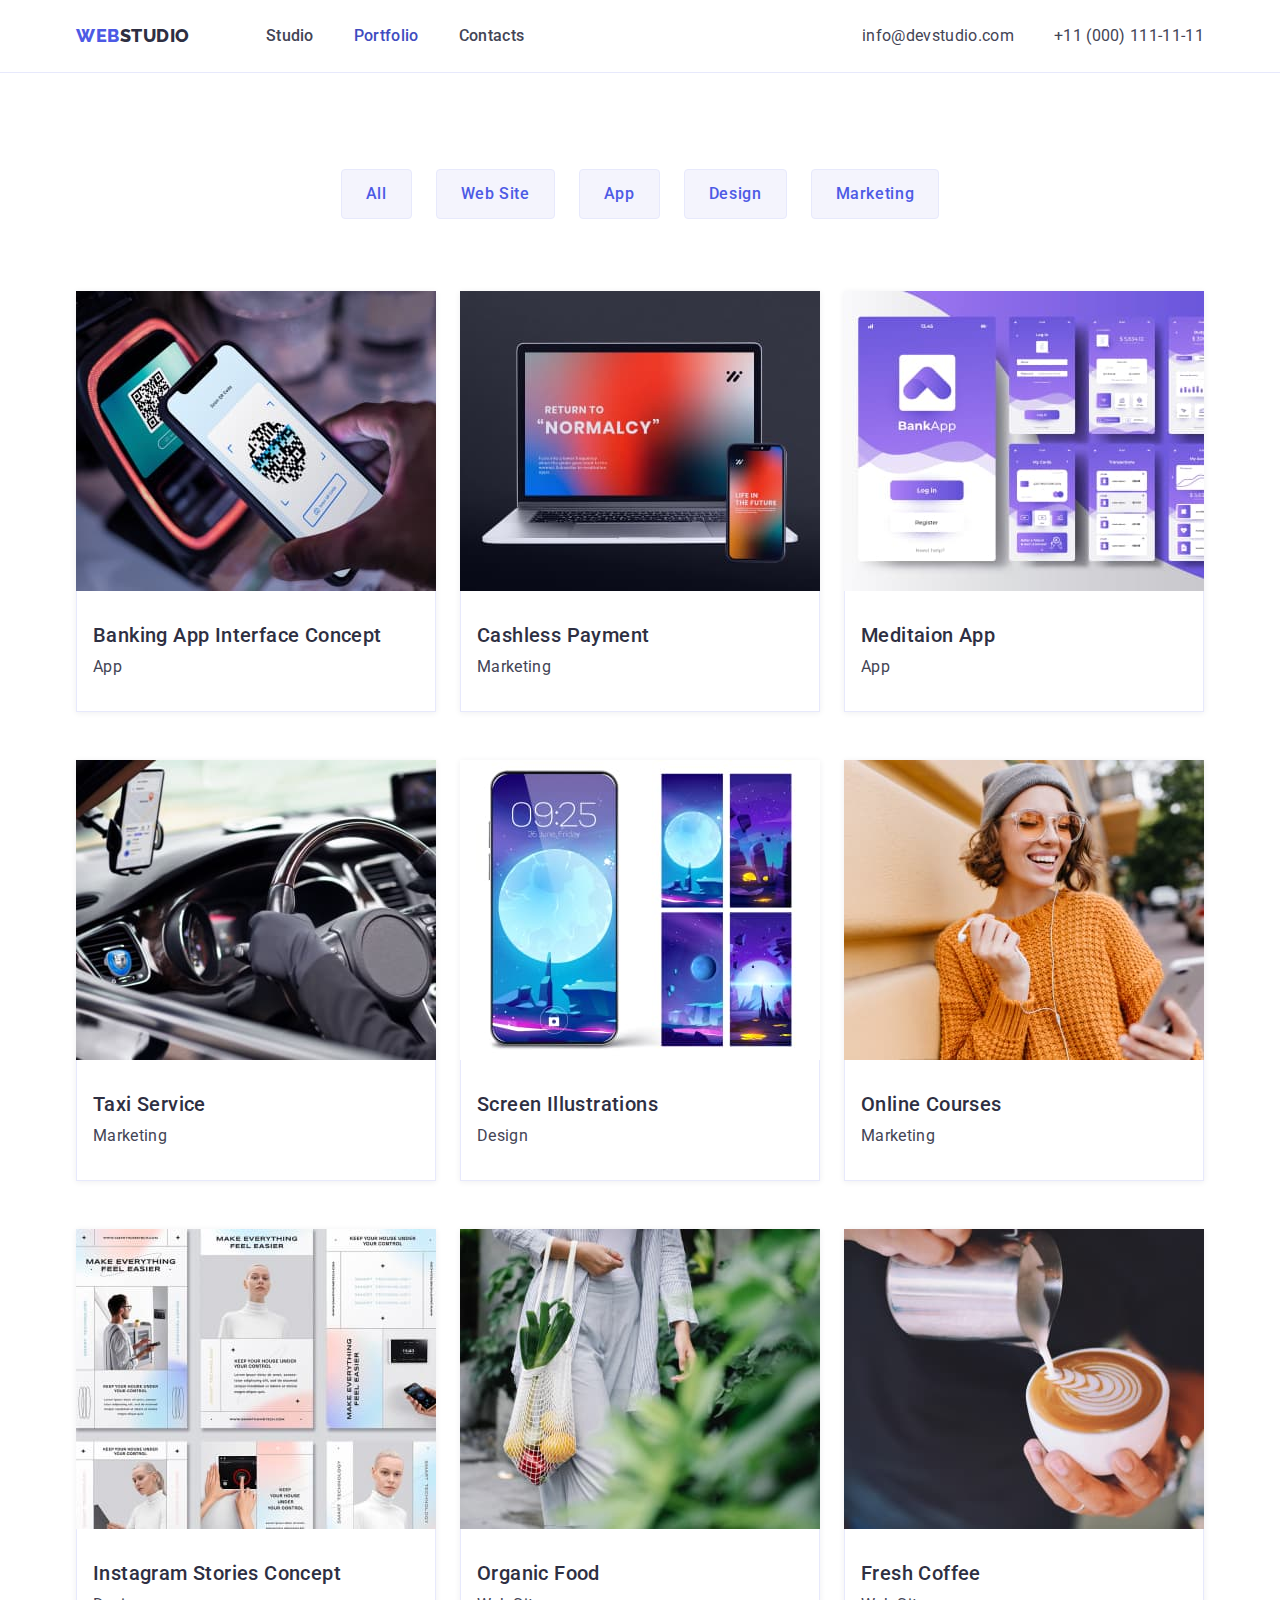
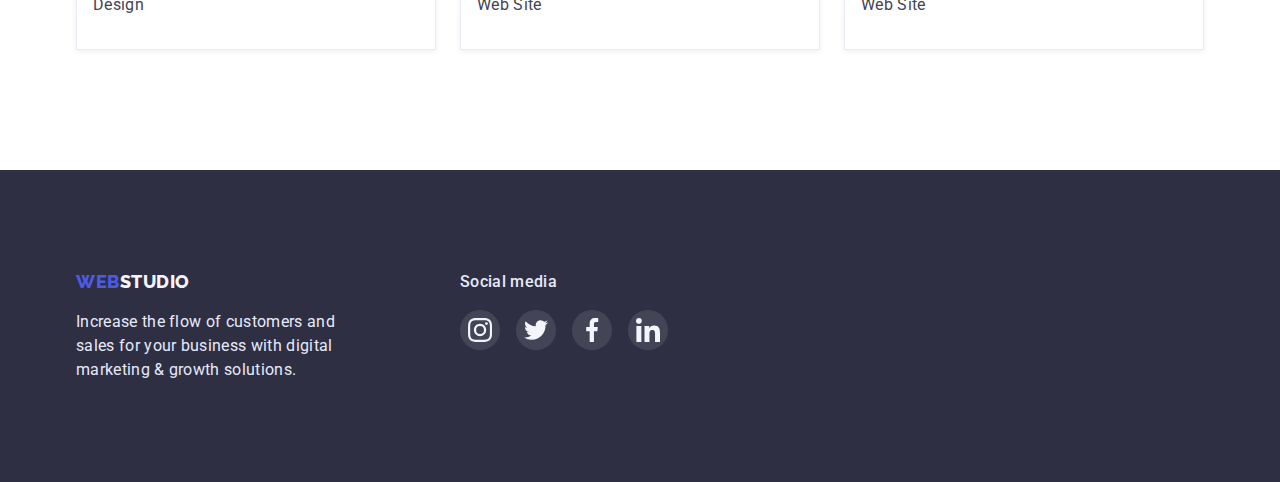
==== portfolio.html @ a39026bc "clone hw4" ====
<!DOCTYPE html>
<html lang="en">
  <head>
    <meta charset="UTF-8" />
    <meta http-equiv="X-UA-Compatible" content="IE=edge" />
    <meta name="viewport" content="width=device-width, initial-scale=1.0" />
    <title>Portfolio</title>

    <!-- Fonts -->
    <link href="https://fonts.googleapis.com" rel="preconnect" />
    <link href="https://fonts.gstatic.com" rel="preconnect" crossorigin />
    <link
      href="https://fonts.googleapis.com/css2?family=Raleway:wght@700&family=Roboto:wght@400;500;700;900&display=swap"
      rel="stylesheet"
    />

    <!-- Modern Normalize -->
    <link
      href="https://cdn.jsdelivr.net/npm/modern-normalize@1.1.0/modern-normalize.min.css"
      rel="stylesheet"
    />

    <!-- Custome styles -->
    <link href="./css/styles.css" rel="stylesheet" />
  </head>
  <body>
    <!-- Header -->
    <header class="header">
      <div class="container container-header">
        <nav class="page-nav">
          <a class="logo link" href="index.html">Web<span class="logo-dark">Studio</span></a>
          <ul class="menu list">
            <li class="menu-item">
              <a class="menu-link link" href="index.html">Studio</a>
            </li>
            <li class="menu-item">
              <a class="menu-link link current" href="./portfolio.html">Portfolio</a>
            </li>
            <li class="menu-item">
              <a class="menu-link link" href>Contacts</a>
            </li>
          </ul>
        </nav>
        <ul class="contact">
          <li class="contact-item">
            <a class="contact-item link" href="mailto:info@devstudio.com">info@devstudio.com</a>
          </li>
          <li class="contact-item">
            <a class="contact-item link" href="tel:+110001111111">+11 (000) 111-11-11</a>
          </li>
        </ul>
      </div>
    </header>
    <main>
      <!--Filter-->
      <section class="section-portfolio">
        <div class="container">
          <h2 class="visually-hidden">filter</h2>
          <ul class="list-filter">
            <li>
              <button class="nav-portfolio" type="button">All</button>
            </li>
            <li>
              <button class="nav-portfolio" type="button">Web Site</button>
            </li>
            <li>
              <button class="nav-portfolio" type="button">App</button>
            </li>
            <li>
              <button class="nav-portfolio" type="button">Design</button>
            </li>
            <li>
              <button class="nav-portfolio" type="button">Marketing</button>
            </li>
          </ul>

          <!--Portfolio-->

          <!-- <div class="container-portfolio container"> -->
          <h1 class="visually-hidden">Portfolio</h1>
          <ul class="list-portfolio">
            <li>
              <a class="link-portfolio" href="./portfolio.html">
                <img
                  src="./images/Banking.jpg"
                  alt="Banking App Interface Concept"
                  width="360"
                  height="300"
                />
                <div class="wrapper-portfolio">
                  <h2 class="subtitle-portfolio subtitle">Banking App Interface Concept</h2>
                  <p class="desc-portfolio desc">App</p>
                </div>
              </a>
            </li>
            <li>
              <a class="link-portfolio" href="./portfolio.html">
                <img src="./images/Cashless.jpg" alt="Cashless Payment" width="360" height="300" />
                <div class="wrapper-portfolio">
                  <h2 class="subtitle-portfolio subtitle">Cashless Payment</h2>
                  <p class="desc-portfolio desc">Marketing</p>
                </div>
              </a>
            </li>
            <li>
              <a class="link-portfolio" href="./portfolio.html">
                <img src="./images/Meditaion.jpg" alt="Meditaion App" width="360" height="300" />
                <div class="wrapper-portfolio">
                  <h2 class="subtitle-portfolio subtitle">Meditaion App</h2>
                  <p class="desc-portfolio desc">App</p>
                </div>
              </a>
            </li>
            <li>
              <a class="link-portfolio" href="./portfolio.html">
                <img src="./images/Taxi.jpg" alt="Taxi Service" width="360" height="300" />
                <div class="wrapper-portfolio">
                  <h2 class="subtitle-portfolio subtitle">Taxi Service</h2>
                  <p class="desc-portfolio desc">Marketing</p>
                </div>
              </a>
            </li>
            <li>
              <a class="link-portfolio" href="./portfolio.html">
                <img
                  src="./images/Screen.jpg"
                  alt="Screen Illustrations"
                  width="360"
                  height="300"
                />
                <div class="wrapper-portfolio">
                  <h2 class="subtitle-portfolio subtitle">Screen Illustrations</h2>
                  <p class="desc-portfolio desc">Design</p>
                </div>
              </a>
            </li>
            <li>
              <a class="link-portfolio" href="./portfolio.html">
                <img src="./images/Online.jpg" alt="Online Courses" width="360" height="300" />
                <div class="wrapper-portfolio">
                  <h2 class="subtitle-portfolio subtitle">Online Courses</h2>
                  <p class="desc-portfolio desc">Marketing</p>
                </div>
              </a>
            </li>
            <li>
              <a class="link-portfolio" href="./portfolio.html">
                <img
                  src="./images/Instagram.jpg"
                  alt="Instagram Stories Concept"
                  width="360"
                  height="300"
                />
                <div class="wrapper-portfolio">
                  <h2 class="subtitle-portfolio subtitle">Instagram Stories Concept</h2>
                  <p class="desc-portfolio desc">Design</p>
                </div>
              </a>
            </li>
            <li>
              <a class="link-portfolio" href="./portfolio.html">
                <img src="./images/Organic.jpg" alt="Organic Food" width="360" height="300" />
                <div class="wrapper-portfolio">
                  <h2 class="subtitle-portfolio subtitle">Organic Food</h2>
                  <p class="desc-portfolio desc">Web Site</p>
                </div>
              </a>
            </li>
            <li>
              <a class="link-portfolio" href="./portfolio.html">
                <img src="./images/Coffee.jpg" alt="Fresh Coffee" width="360" height="300" />
                <div class="wrapper-portfolio">
                  <h2 class="subtitle-portfolio subtitle">Fresh Coffee</h2>
                  <p class="desc-portfolio desc">Web Site</p>
                </div>
              </a>
            </li>
          </ul>
        </div>
      </section>
    </main>
    <!-- footer -->
    <footer class="footer">
      <div class="container-footer container">
        <div class="logo-footer">
          <a class="logo link" href="index.html">Web<span class="logo-light">Studio</span></a>
          <p class="footer-desc">
            Increase the flow of customers and sales for your business with digital marketing &
            growth solutions.
          </p>
        </div>
        <div class="social-media">
          <p class="footer-social-desc">Social media</p>
          <div class="">
            <ul class="footer-social">
              <li class="footer-socials-item">
                <a
                  class="footer-social-link"
                  href="index.html"
                  aria-label="Instagram"
                  target="_blank"
                  rel="noopener nooreferrer"
                >
                  <svg class="footer-socials-icon" width="24" height="24">
                    <use href="./images/icons.svg#instagram"></use>
                  </svg>
                </a>
              </li>
              <li class="footer-socials-item">
                <a
                  class="footer-social-link"
                  href="index.html"
                  aria-label="twitter"
                  target="_blank"
                  rel="noopener nooreferrer"
                >
                  <svg class="socials-icon" width="24" height="24">
                    <use href="./images/icons.svg#twitter"></use>
                  </svg>
                </a>
              </li>
              <li class="footer-socials-item">
                <a
                  class="footer-social-link"
                  href="index.html"
                  aria-label="facebook"
                  target="_blank"
                  rel="noopener nooreferrer"
                >
                  <svg class="socials-icon" width="24" height="24">
                    <use href="./images/icons.svg#facebook"></use>
                  </svg>
                </a>
              </li>
              <li class="footer-socials-item">
                <a
                  class="footer-social-link"
                  href="index.html"
                  aria-label="linkedin"
                  target="_blank"
                  rel="noopener nooreferrer"
                >
                  <svg class="socials-icon" width="24" height="24">
                    <use href="./images/icons.svg#linkedin"></use>
                  </svg>
                </a>
              </li>
            </ul>
          </div>
        </div>
      </div>
    </footer>
  </body>
</html>
---- css/styles.css ----
:root {
    --primary-text-color: #434455;
    --secondary-text-color: #E7E9FC;
    --title-text-color: #2E2F42;
    --primary-white-color: #ffffff;
    --secondary-bg-color: #F4F4FD;
    --accent-color: #404BBF;
    --secondary-accent-color: #4D5AE5;
    --logo-secondary-color: #F4F4FD;
    --link-bg-footer: #31D0AA;
    --primary-bg-customers: #8E8F99;
}

body {
    background-color: var(--primary-white-color);
    color: var(--primary-text-color);
    font-size: 16px;
    font-family: 'Roboto', sans-serif;
    letter-spacing: 0.02em;
}

/* reset start */

h1, h2, h3, h4, h5, h6, p {
    margin: 0;
}

img {
    display: block;
    max-width: 100%;
    height: auto;
}

button {
    display: block;
    border: none;
    border-radius: 4px;
    cursor: pointer;
}

ul, ol {
    margin: 0;
    padding: 0;
    list-style: none;
}

a {
    text-decoration: none;
}

section {
    padding: 120px 0;
}

.container {
    width: 1158px;
    margin: 0 auto;
    padding: 0 15px;
}

.link {
    text-decoration: none;
}
/* reset end */


.visually-hidden {
    position: absolute;
    overflow: hidden;
    clip: rect(0 0 0 0);
    width: 1px;
    height: 1px;
    margin: -1px;
    padding: 0;
    border: 0;
    white-space: nowrap;
    clip-path: inset(100%);
}


/**
  |============================
  | header
  |============================
*/
.header {
    border-bottom: 1px solid var(--secondary-text-color);
}

.container-header {
    display: flex;
    align-items: center;
}

.page-nav {
    display: flex;
    align-items: center;  
}


/**
  |============================
  | header-logo
  |============================
*/
.logo {
    margin-right: 76px;
    color: var(--secondary-accent-color);
    font-weight: 800;
    font-size: 18px;
    font-family: 'Raleway';
    line-height: 1.33;
    letter-spacing: 0.03em;
    text-transform: uppercase;
}

.logo-dark {
    color: var(--title-text-color);
}


/**
  |============================
  | header-nav
  |============================
*/
.menu {
    display: flex;
    gap: 40px;
}

.menu-link {
    padding-top: 24px;
    padding-bottom: 24px;
    color:inherit;
    font-weight: 500;
    font-size: 16px;
    line-height: 1.5;
    letter-spacing: 0.02em;
}

.menu-link:hover,
.menu-link:focus {
    color: var(--accent-color);
}

.menu-item .link.current {
    color: var(--accent-color);
}


/**
  |============================
  | mailto-tel
  |============================
*/
.contact {
    display: flex;
    gap: 40px;
    align-items: center; 
    margin-left: auto;  
}

.contact-item {
    padding-top: 24px;
    padding-bottom: 24px;
    color: var(--primary-text-color);
    font-size: 16px;
    line-height: 1.5;
    letter-spacing: 0.02em;
}

.contact-item:hover,
.contact-item:focus {
    color: var(--accent-color);
}


/**
  |============================
  | hero
  |============================
*/
.hero {
    max-width: 1440px;
    height: 600px;
    margin: 0 auto;
    padding: 188px 0;
    background-color: var(--title-text-color);
    background-image: linear-gradient(rgba(46, 47, 66, 0.7), rgba(46, 47, 66, 0.7)), url(../images/people-office.jpg);
    background-repeat: no-repeat;
    text-align: center;
}

.hero-title {
    width: 496px;
    margin-right: auto;
    margin-bottom: 48px;
    margin-left: auto;
    color: var(--primary-white-color);
    font-weight: 700;
    font-size: 56px;
    line-height: 1.07;
    letter-spacing: 0.02em;
    text-align: center;
}

.modal-btn {
    align-items: center;
    min-width: 169px;
    margin-right: auto;
    margin-left: auto;
    padding: 16px 32px;
    background-color: var(--secondary-accent-color);
    color: var(--primary-white-color);
    box-shadow: 0px 4px 4px rgba(0, 0, 0, 0.15);
    font-weight: 500;
    font-size: 16px;
    line-height: 1.5;
    letter-spacing: 0.04em;
}

.modal-btn:hover,
.modal-btn:focus {
    background: var(--accent-color);
}


/**
  |============================
  | main
  |============================
*/
.title {
    color: var(--title-text-color);
    font-weight: 700;
    font-size: 36px;
    line-height: 1.11;
    letter-spacing: 0.02em;
    text-align: center;
    text-transform: capitalize;
} 

.subtitle {
    margin-bottom: 8px;
    color: var(--title-text-color);
    font-weight: 500;
    font-size: 20px;
    line-height: 1.2;
    letter-spacing: 0.02em;
}

.desc {
    color: var(--primary-text-color);
    font-size: 16px;
    line-height: 1.5;
    letter-spacing: 0.02em;
}


/**
  |============================
  | feature
  |============================
*/
.list-feature {
   display: flex;
   gap: 24px;  
}

.icon-bg {
    max-width: 264px;
    margin-bottom: 8px;
    padding: 24px 100px;
    border-radius: 4px;
    background-color: var(--logo-secondary-color);
}


/**
  |============================
  | what are we doing
  |============================
*/
.work {
    padding-top: 0;
}

.title-work {
    margin-bottom: 72px;
}

.list-work {
    display: flex;
    flex-wrap: wrap;
    gap: 24px;
    justify-content: center;
}



/**
  |============================
  | team
  |============================
*/
.team {
    background-color: var(--secondary-bg-color);
} 

.section-title {
    margin-bottom: 72px;
}

.subtitle-team {
    margin-bottom: 8px;
}

.list-team {
    display: flex;
    gap: 24px;
    justify-content: center;
}

.item-team {
    border-radius: 0px 0px 4px 4px;
    background-color: var(--primary-white-color);
    box-shadow: 0px 1px 6px rgba(46, 47, 66, 0.08), 0px 1px 1px rgba(46, 47, 66, 0.16), 0px 2px 1px rgba(46, 47, 66, 0.08);
    text-align: center;
}

.container-team-desc {
    padding: 32px 16px;
}

.name-team {
    margin-bottom: 8px;
}

.socials {
    display: flex;
    gap: 24px;
    justify-content: center;
}

.socials-link {
    display: flex;
    justify-content: center;
    align-items: center;
    width: 40px;
    height: 40px;
    border-radius: 50%;
    background-color: var(--secondary-accent-color);
    color: var(--logo-secondary-color);
}

.socials-link:hover,
.socials-link:focus {
background-color: var(--accent-color);
}

.socials-icon {
    fill: var(--logo-secondary-color);
}


/**
  |============================
  | portfolio-filter
  |============================
*/
.section-portfolio {
    padding-top: 96px;
}

.list-filter {
    display: flex;
    flex-direction: row;
    gap: 24px;
    justify-content: center;
    align-items: center;
    margin-bottom: 72px;
}

.nav-portfolio {
    padding: 12px 24px;
    border: 1px solid var(--secondary-text-color);
    border-radius: 4px;
    background-color: var(--secondary-bg-color);
    color: var(--secondary-accent-color);
    font-weight: 500;
    font-size: 16px;
    font-family: inherit;
    line-height: 1.5;
    letter-spacing: 0.04em;
    text-align: center;
    cursor: pointer;
}

.nav-portfolio:hover,
.nav-portfolio:focus {
    background-color: var(--accent-color);
    color: var(--primary-white-color);
    box-shadow: 0px 3px 1px rgba(0, 0, 0, 0.1), 0px 2px 1px rgba(0, 0, 0, 0.08), 0px 2px 2px rgba(0, 0, 0, 0.12);
}


/**
  |============================
  | list portfolio
  |============================
*/
.list-portfolio {
    display: flex;
    flex-wrap: wrap;
    row-gap: 48px;
    justify-content: center;
    align-items: center;
    column-gap: 24px;
}

.link-portfolio {
    display: block;
    box-shadow: 0px 1px 6px rgba(46, 47, 66, 0.08);
}

.link-portfolio:hover,
.link-portfolio:focus {
    box-shadow: 0px 1px 6px rgba(46, 47, 66, 0.08), 0px 1px 1px rgba(46, 47, 66, 0.16), 0px 2px 1px rgba(46, 47, 66, 0.08);
}

.wrapper-portfolio {
    padding: 32px 16px;
    border: 1px solid var(--secondary-text-color);
    border-top: none;
}


/**
  |============================
  | customers
  |============================
*/
/* .customers-section {
    padding-top: 0;
} */

/* .customers {
    display: flex;
    flex-direction: column;
    gap: 72px;
    align-items: center;
    padding-top: 130px;
} */

.customers-list {
    display: flex;
    flex-direction: row;
    gap: 24px;
}

.customers-link {
    display: flex;
    justify-content: center;
    align-items: center;
    width: 168px;
    height: 88px;
    border: 1px solid currentColor;
    border-radius: 4px;
    color: var(--primary-bg-customers);
}

.customers-icon {
    fill: currentColor;
}

.customers-link:hover,
.customers-link:focus {
    color: var(--accent-color);
}


/**
  |============================
  | footer
  |============================
*/
.footer {
    padding: 100px 0;
    background-color: var(--title-text-color);
}

.container-footer {
    display: flex;
}

 .social-media {
    margin-left: 120px;
}

.footer-social-link {
    display: flex;
    justify-content: center;
    align-items: center;
    width: 40px;
    height: 40px;
    border-radius: 50%;
    background-color: rgba(255, 255, 255, 0.1);
    fill: var(--logo-secondary-color);
}

.footer-social {
    display: flex;
    flex-direction: row;
    gap: 16px;
}

.footer-social-link:hover,
.footer-social-link:focus {
background-color: var(--link-bg-footer);
}

.logo-light {
    color: var(--logo-secondary-color);
}

.footer-desc {
    max-width: 264px;
    margin-top: 16px;
    /* min-height: 110px; */
    color: var(--secondary-text-color);
    font-weight: 400;
    font-size: 16px;
    line-height: 1.5;
    letter-spacing: 0.02em;
}

.footer-social-desc {
    margin-bottom: 16px;
    color: var(--secondary-text-color);
    font-weight: 500;
    font-size: 16px;
    line-height: 1.5;
    letter-spacing: 0.02em;
}
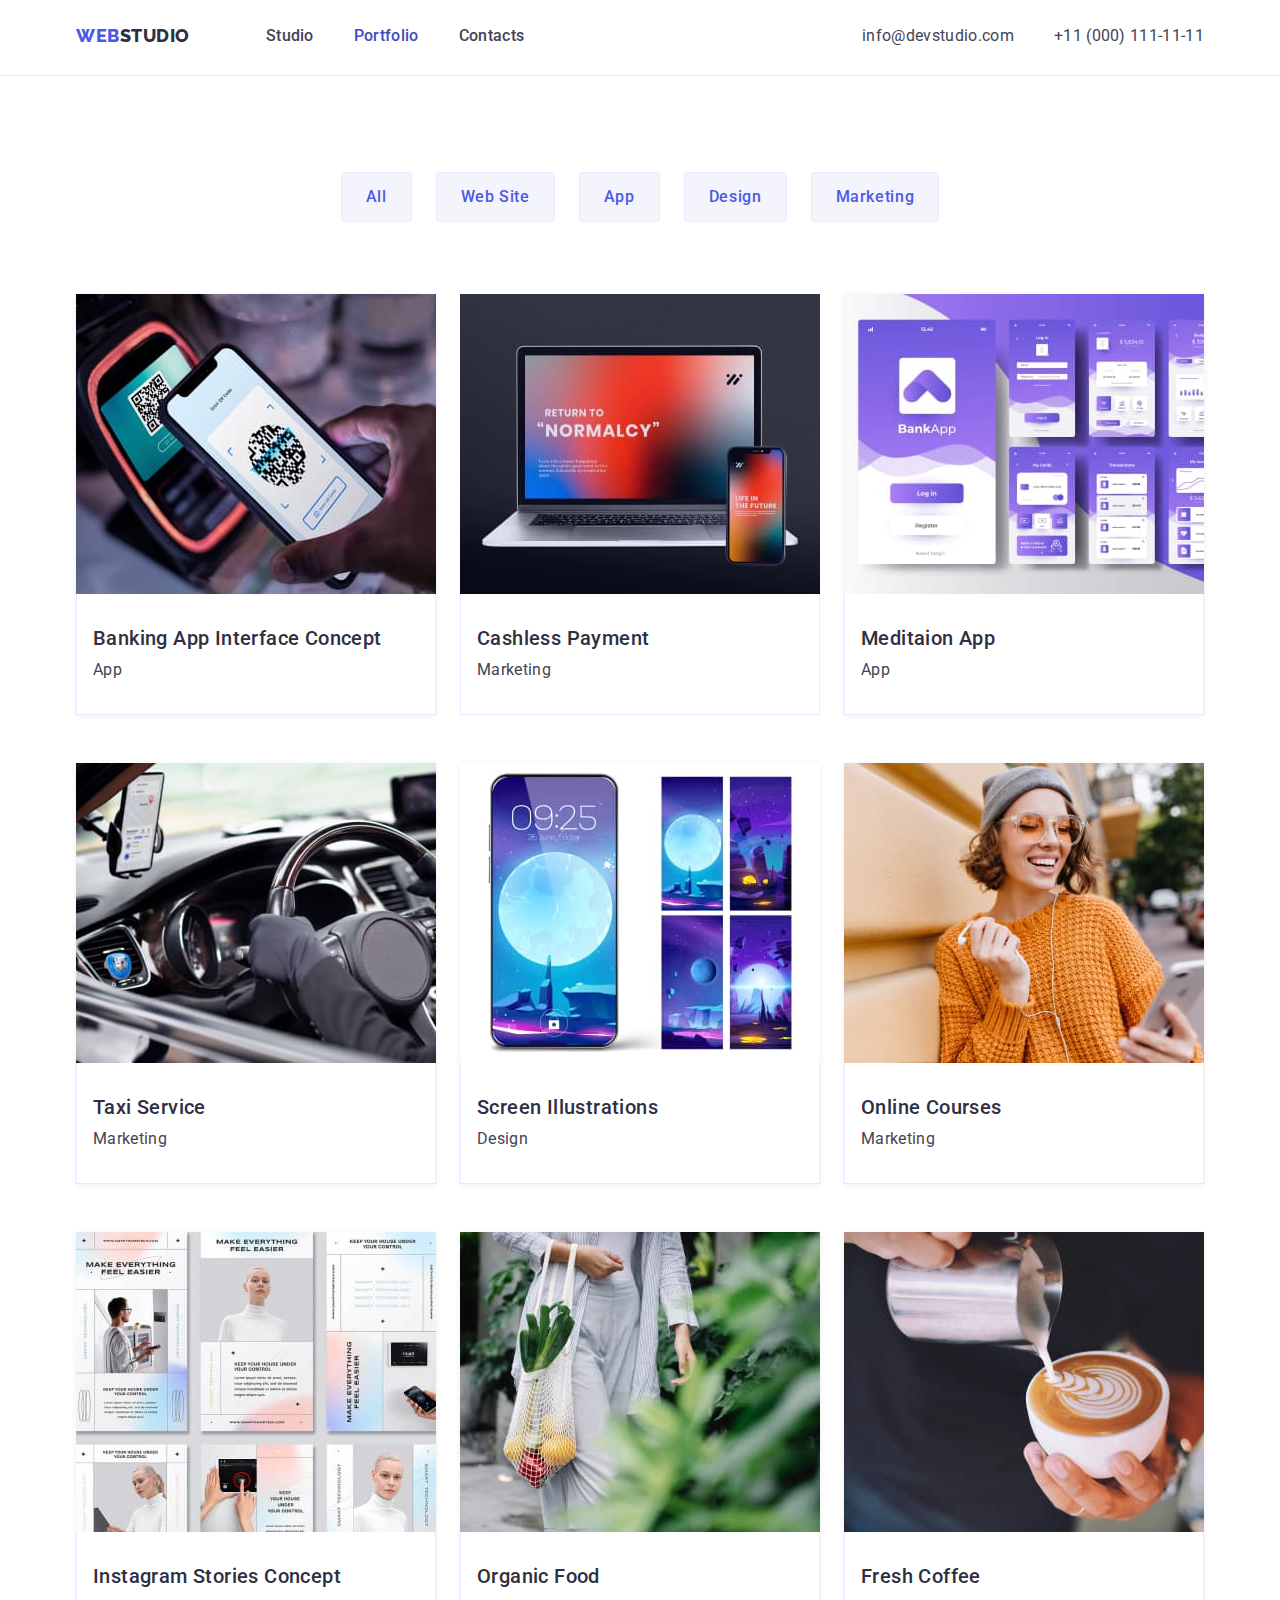
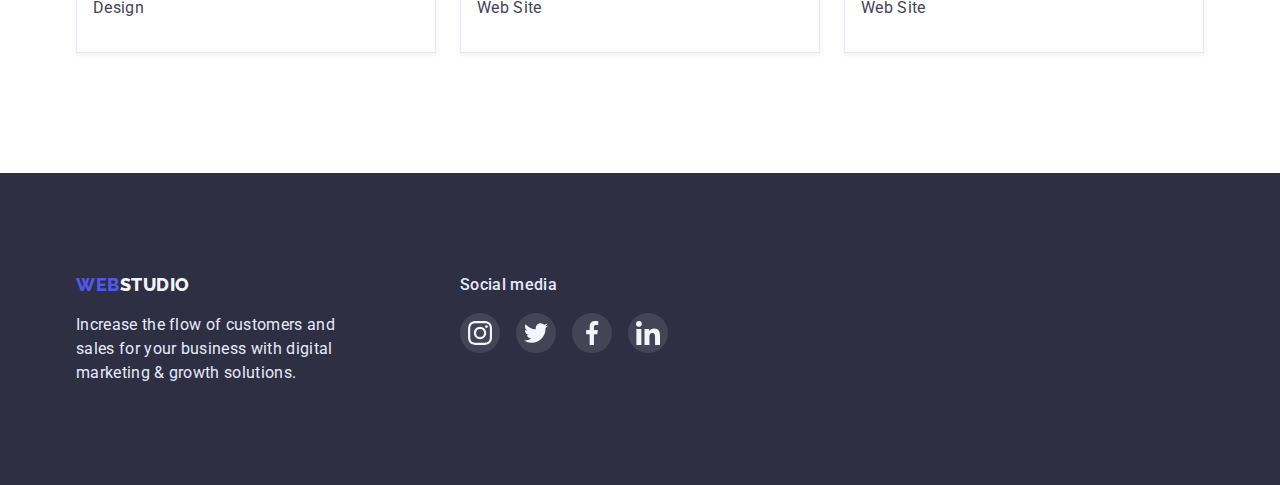
==== commit 4e1edd3a: "make transform" ====
--- a/portfolio.html
+++ b/portfolio.html
@@ -80,13 +80,19 @@
           <h1 class="visually-hidden">Portfolio</h1>
           <ul class="list-portfolio">
             <li>
-              <a class="link-portfolio" href="./portfolio.html">
-                <img
-                  src="./images/Banking.jpg"
-                  alt="Banking App Interface Concept"
-                  width="360"
-                  height="300"
-                />
+              <a class="link-portfolio link-portfolio-submenu" href="./portfolio.html">
+                <div class="portfolio-submenu">
+                  <p class="desc desc-submenu">
+                    14 Stylish and User-Friendly App Design Concepts · Task Manager App · Calorie
+                    Tracker App · Exotic Fruit Ecommerce App · Cloud Storage App
+                  </p>
+                  <img
+                    src="./images/Banking.jpg"
+                    alt="Banking App Interface Concept"
+                    width="360"
+                    height="300"
+                  />
+                </div>
                 <div class="wrapper-portfolio">
                   <h2 class="subtitle-portfolio subtitle">Banking App Interface Concept</h2>
                   <p class="desc-portfolio desc">App</p>
@@ -94,8 +100,19 @@
               </a>
             </li>
             <li>
-              <a class="link-portfolio" href="./portfolio.html">
-                <img src="./images/Cashless.jpg" alt="Cashless Payment" width="360" height="300" />
+              <a class="llink-portfolio link-portfolio-submenu" href="./portfolio.html">
+                <div class="portfolio-submenu">
+                  <p class="desc desc-submenu">
+                    14 Stylish and User-Friendly App Design Concepts · Task Manager App · Calorie
+                    Tracker App · Exotic Fruit Ecommerce App · Cloud Storage App
+                  </p>
+                  <img
+                    src="./images/Cashless.jpg"
+                    alt="Cashless Payment"
+                    width="360"
+                    height="300"
+                  />
+                </div>
                 <div class="wrapper-portfolio">
                   <h2 class="subtitle-portfolio subtitle">Cashless Payment</h2>
                   <p class="desc-portfolio desc">Marketing</p>
@@ -103,8 +120,14 @@
               </a>
             </li>
             <li>
-              <a class="link-portfolio" href="./portfolio.html">
-                <img src="./images/Meditaion.jpg" alt="Meditaion App" width="360" height="300" />
+              <a class="link-portfolio link-portfolio-submenu" href="./portfolio.html">
+                <div class="portfolio-submenu">
+                  <p class="desc desc-submenu">
+                    14 Stylish and User-Friendly App Design Concepts · Task Manager App · Calorie
+                    Tracker App · Exotic Fruit Ecommerce App · Cloud Storage App
+                  </p>
+                  <img src="./images/Meditaion.jpg" alt="Meditaion App" width="360" height="300" />
+                </div>
                 <div class="wrapper-portfolio">
                   <h2 class="subtitle-portfolio subtitle">Meditaion App</h2>
                   <p class="desc-portfolio desc">App</p>
@@ -112,8 +135,14 @@
               </a>
             </li>
             <li>
-              <a class="link-portfolio" href="./portfolio.html">
-                <img src="./images/Taxi.jpg" alt="Taxi Service" width="360" height="300" />
+              <a class="link-portfolio link-portfolio-submenu" href="./portfolio.html">
+                <div class="portfolio-submenu">
+                  <p class="desc desc-submenu">
+                    14 Stylish and User-Friendly App Design Concepts · Task Manager App · Calorie
+                    Tracker App · Exotic Fruit Ecommerce App · Cloud Storage App
+                  </p>
+                  <img src="./images/Taxi.jpg" alt="Taxi Service" width="360" height="300" />
+                </div>
                 <div class="wrapper-portfolio">
                   <h2 class="subtitle-portfolio subtitle">Taxi Service</h2>
                   <p class="desc-portfolio desc">Marketing</p>
@@ -121,13 +150,19 @@
               </a>
             </li>
             <li>
-              <a class="link-portfolio" href="./portfolio.html">
-                <img
-                  src="./images/Screen.jpg"
-                  alt="Screen Illustrations"
-                  width="360"
-                  height="300"
-                />
+              <a class="link-portfolio link-portfolio-submenu" href="./portfolio.html">
+                <div class="portfolio-submenu">
+                  <p class="desc desc-submenu">
+                    14 Stylish and User-Friendly App Design Concepts · Task Manager App · Calorie
+                    Tracker App · Exotic Fruit Ecommerce App · Cloud Storage App
+                  </p>
+                  <img
+                    src="./images/Screen.jpg"
+                    alt="Screen Illustrations"
+                    width="360"
+                    height="300"
+                  />
+                </div>
                 <div class="wrapper-portfolio">
                   <h2 class="subtitle-portfolio subtitle">Screen Illustrations</h2>
                   <p class="desc-portfolio desc">Design</p>
@@ -135,8 +170,14 @@
               </a>
             </li>
             <li>
-              <a class="link-portfolio" href="./portfolio.html">
-                <img src="./images/Online.jpg" alt="Online Courses" width="360" height="300" />
+              <a class="link-portfolio link-portfolio-submenu" href="./portfolio.html">
+                <div class="portfolio-submenu">
+                  <p class="desc desc-submenu">
+                    14 Stylish and User-Friendly App Design Concepts · Task Manager App · Calorie
+                    Tracker App · Exotic Fruit Ecommerce App · Cloud Storage App
+                  </p>
+                  <img src="./images/Online.jpg" alt="Online Courses" width="360" height="300" />
+                </div>
                 <div class="wrapper-portfolio">
                   <h2 class="subtitle-portfolio subtitle">Online Courses</h2>
                   <p class="desc-portfolio desc">Marketing</p>
@@ -144,13 +185,19 @@
               </a>
             </li>
             <li>
-              <a class="link-portfolio" href="./portfolio.html">
-                <img
-                  src="./images/Instagram.jpg"
-                  alt="Instagram Stories Concept"
-                  width="360"
-                  height="300"
-                />
+              <a class="link-portfolio link-portfolio-submenu" href="./portfolio.html">
+                <div class="portfolio-submenu">
+                  <p class="desc desc-submenu">
+                    14 Stylish and User-Friendly App Design Concepts · Task Manager App · Calorie
+                    Tracker App · Exotic Fruit Ecommerce App · Cloud Storage App
+                  </p>
+                  <img
+                    src="./images/Instagram.jpg"
+                    alt="Instagram Stories Concept"
+                    width="360"
+                    height="300"
+                  />
+                </div>
                 <div class="wrapper-portfolio">
                   <h2 class="subtitle-portfolio subtitle">Instagram Stories Concept</h2>
                   <p class="desc-portfolio desc">Design</p>
@@ -158,8 +205,14 @@
               </a>
             </li>
             <li>
-              <a class="link-portfolio" href="./portfolio.html">
-                <img src="./images/Organic.jpg" alt="Organic Food" width="360" height="300" />
+              <a class="link-portfolio link-portfolio-submenu" href="./portfolio.html">
+                <div class="portfolio-submenu">
+                  <p class="desc desc-submenu">
+                    14 Stylish and User-Friendly App Design Concepts · Task Manager App · Calorie
+                    Tracker App · Exotic Fruit Ecommerce App · Cloud Storage App
+                  </p>
+                  <img src="./images/Organic.jpg" alt="Organic Food" width="360" height="300" />
+                </div>
                 <div class="wrapper-portfolio">
                   <h2 class="subtitle-portfolio subtitle">Organic Food</h2>
                   <p class="desc-portfolio desc">Web Site</p>
@@ -167,8 +220,14 @@
               </a>
             </li>
             <li>
-              <a class="link-portfolio" href="./portfolio.html">
-                <img src="./images/Coffee.jpg" alt="Fresh Coffee" width="360" height="300" />
+              <a class="link-portfolio link-portfolio-submenu" href="./portfolio.html">
+                <div class="portfolio-submenu">
+                  <p class="desc desc-submenu">
+                    14 Stylish and User-Friendly App Design Concepts · Task Manager App · Calorie
+                    Tracker App · Exotic Fruit Ecommerce App · Cloud Storage App
+                  </p>
+                  <img src="./images/Coffee.jpg" alt="Fresh Coffee" width="360" height="300" />
+                </div>
                 <div class="wrapper-portfolio">
                   <h2 class="subtitle-portfolio subtitle">Fresh Coffee</h2>
                   <p class="desc-portfolio desc">Web Site</p>
--- a/css/styles.css
+++ b/css/styles.css
@@ -9,6 +9,8 @@
     --logo-secondary-color: #F4F4FD;
     --link-bg-footer: #31D0AA;
     --primary-bg-customers: #8E8F99;
+    --modal-bg: #fcfcfc;
+    --timing-function: cubic-bezier(0.4, 0, 0.2, 1);
 }
 
 body {
@@ -18,6 +20,38 @@
     font-family: 'Roboto', sans-serif;
     letter-spacing: 0.02em;
 }
+
+/**
+  |============================
+  | main
+  |============================
+*/
+.title {
+    color: var(--title-text-color);
+    font-weight: 700;
+    font-size: 36px;
+    line-height: 1.11;
+    letter-spacing: 0.02em;
+    text-align: center;
+    text-transform: capitalize;
+} 
+
+.subtitle {
+    margin-bottom: 8px;
+    color: var(--title-text-color);
+    font-weight: 500;
+    font-size: 20px;
+    line-height: 1.2;
+    letter-spacing: 0.02em;
+}
+
+.desc {
+    color: var(--primary-text-color);
+    font-size: 16px;
+    line-height: 1.5;
+    letter-spacing: 0.02em;
+}
+
 
 /* reset start */
 
@@ -84,6 +118,7 @@
   |============================
 */
 .header {
+    height: 76px;
     border-bottom: 1px solid var(--secondary-text-color);
 }
 
@@ -130,13 +165,18 @@
 }
 
 .menu-link {
+    position: relative;
     padding-top: 24px;
-    padding-bottom: 24px;
+    padding-bottom: 28px;
     color:inherit;
     font-weight: 500;
     font-size: 16px;
     line-height: 1.5;
     letter-spacing: 0.02em;
+}
+
+.menu-item .link.current {
+    color: var(--accent-color);
 }
 
 .menu-link:hover,
@@ -144,8 +184,25 @@
     color: var(--accent-color);
 }
 
-.menu-item .link.current {
-    color: var(--accent-color);
+
+
+.menu-link::after {
+    content: "";
+    position: absolute;
+    bottom: 0;
+    left: 0;
+    width: 100%;
+    height: 4px;
+    border-radius: 2px;
+    background-color: var(--accent-color);
+    opacity: 0;
+    transition: 250ms var(--timing-function);
+
+}
+
+.menu-link:hover::after {
+   width: 100%; 
+   opacity: 1;
 }
 
 
@@ -178,33 +235,9 @@
 
 /**
   |============================
-  | hero
-  |============================
-*/
-.hero {
-    max-width: 1440px;
-    height: 600px;
-    margin: 0 auto;
-    padding: 188px 0;
-    background-color: var(--title-text-color);
-    background-image: linear-gradient(rgba(46, 47, 66, 0.7), rgba(46, 47, 66, 0.7)), url(../images/people-office.jpg);
-    background-repeat: no-repeat;
-    text-align: center;
-}
-
-.hero-title {
-    width: 496px;
-    margin-right: auto;
-    margin-bottom: 48px;
-    margin-left: auto;
-    color: var(--primary-white-color);
-    font-weight: 700;
-    font-size: 56px;
-    line-height: 1.07;
-    letter-spacing: 0.02em;
-    text-align: center;
-}
-
+  | modal
+  |============================
+*/
 .modal-btn {
     align-items: center;
     min-width: 169px;
@@ -220,42 +253,62 @@
     letter-spacing: 0.04em;
 }
 
-.modal-btn:hover,
+/* .modal-btn:hover,
 .modal-btn:focus {
     background: var(--accent-color);
-}
-
-
-/**
-  |============================
-  | main
-  |============================
-*/
-.title {
-    color: var(--title-text-color);
+} */
+
+
+
+/**
+  |============================
+  | hero
+  |============================
+*/
+.hero {
+    /* position: relative; */
+    max-width: 1440px;
+    height: 600px;
+    margin: 0 auto;
+    padding: 188px 0;
+    background-color: var(--title-text-color);
+    background-image: linear-gradient(rgba(46, 47, 66, 0.7), rgba(46, 47, 66, 0.7)), url(../images/people-office.jpg);
+    background-repeat: no-repeat;
+    text-align: center;
+}
+
+.hero-title {
+    width: 496px;
+    margin-right: auto;
+    margin-bottom: 48px;
+
+    margin-left: auto;
+    color: var(--primary-white-color);
     font-weight: 700;
-    font-size: 36px;
-    line-height: 1.11;
+    font-size: 56px;
+    line-height: 1.07;
     letter-spacing: 0.02em;
     text-align: center;
-    text-transform: capitalize;
-} 
-
-.subtitle {
-    margin-bottom: 8px;
-    color: var(--title-text-color);
-    font-weight: 500;
-    font-size: 20px;
-    line-height: 1.2;
-    letter-spacing: 0.02em;
-}
-
-.desc {
-    color: var(--primary-text-color);
-    font-size: 16px;
-    line-height: 1.5;
-    letter-spacing: 0.02em;
-}
+}
+
+
+
+/* .container-hero::before {
+    content: "";
+    position: absolute;
+    top: 0px;
+    left: 0px;
+    display: inline-block;
+    width: 100%;
+    height: 100%;
+    background-color: rgba(46, 47, 66, 0.4);
+    opacity: 0;
+}
+
+.container-hero:hover::before {
+    opacity: 1;
+} */
+
 
 
 /**
@@ -366,7 +419,7 @@
 
 /**
   |============================
-  | portfolio-filter
+  | nav-portfolio
   |============================
 */
 .section-portfolio {
@@ -395,6 +448,7 @@
     letter-spacing: 0.04em;
     text-align: center;
     cursor: pointer;
+
 }
 
 .nav-portfolio:hover,
@@ -402,7 +456,10 @@
     background-color: var(--accent-color);
     color: var(--primary-white-color);
     box-shadow: 0px 3px 1px rgba(0, 0, 0, 0.1), 0px 2px 1px rgba(0, 0, 0, 0.08), 0px 2px 2px rgba(0, 0, 0, 0.12);
-}
+   
+}
+
+
 
 
 /**
@@ -422,6 +479,7 @@
 .link-portfolio {
     display: block;
     box-shadow: 0px 1px 6px rgba(46, 47, 66, 0.08);
+    
 }
 
 .link-portfolio:hover,
@@ -438,21 +496,40 @@
 
 /**
   |============================
+  | sub menu portfolio
+  |============================
+*/
+.portfolio-submenu {
+    position: relative;
+    overflow: hidden;
+}
+
+.desc-submenu {
+    position: absolute;
+    top: 0;
+    left: 0;
+    width: 100%;
+    height: 300px;
+    padding: 40px 32px 0 32px;
+    background-color: var(--secondary-accent-color);
+    color: var(--logo-secondary-color);
+    
+    transition: transform 250ms var(--timing-function);
+    transform: translateY(100%);
+}
+
+.link-portfolio-submenu:hover .desc-submenu,
+.link-portfolio-submenu:focus .desc-submenu {
+    height: 100%;
+    transform: translateY(0);
+}
+
+
+/**
+  |============================
   | customers
   |============================
 */
-/* .customers-section {
-    padding-top: 0;
-} */
-
-/* .customers {
-    display: flex;
-    flex-direction: column;
-    gap: 72px;
-    align-items: center;
-    padding-top: 130px;
-} */
-
 .customers-list {
     display: flex;
     flex-direction: row;
@@ -542,4 +619,56 @@
     font-size: 16px;
     line-height: 1.5;
     letter-spacing: 0.02em;
+}
+
+
+/**
+  |============================
+  | modal
+  |============================
+*/
+
+.backdrop {
+    position: fixed;
+    top: 0;
+    left: 0;
+    width: 100%;
+    height: 100%;
+    background-color: rgba(46, 47, 66, 0.4);
+}
+
+.backdrop.is-hidden {
+    opacity: 0;
+    pointer-events: none;
+}
+
+.modal {
+    position: absolute;
+    top: 50%;
+    left: 50%;
+    width: 408px;
+    height: 584px;
+    border-radius: 4px;
+    background: var(--modal-bg);
+    transform: translate(-50%, -50%);
+}
+
+.modal-btm-close {
+    position: absolute;
+    top: 24px;
+    right: 24px;
+    width: 24px;
+    height: 24px;
+    border: 1px solid rgba(0, 0, 0, 0.1);
+    border-radius: 50%;
+    background-color: var(--secondary-text-color);
+}
+
+.modal-btm-vector {
+    position: absolute;
+    top: 33.33%;
+    right: 33.33%;
+    bottom: 33.33%;
+    left: 33.33%;
+
 }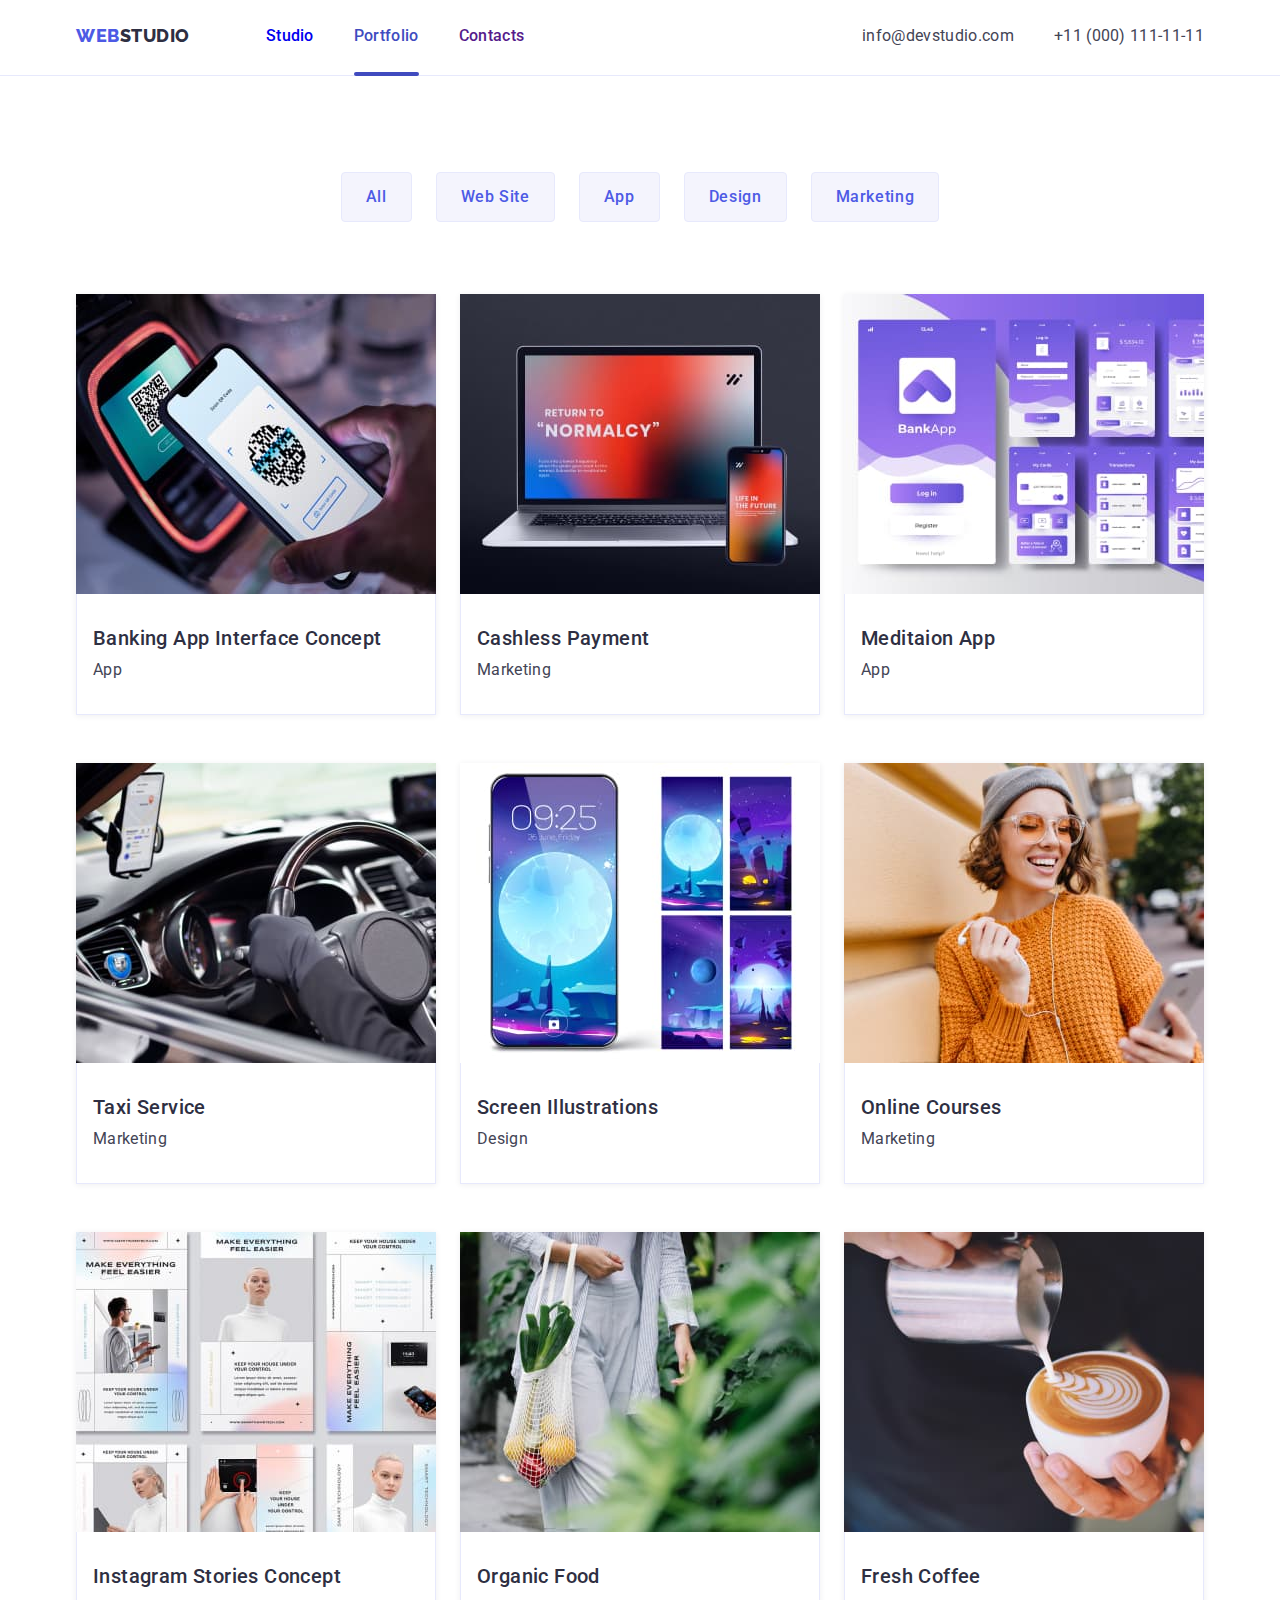
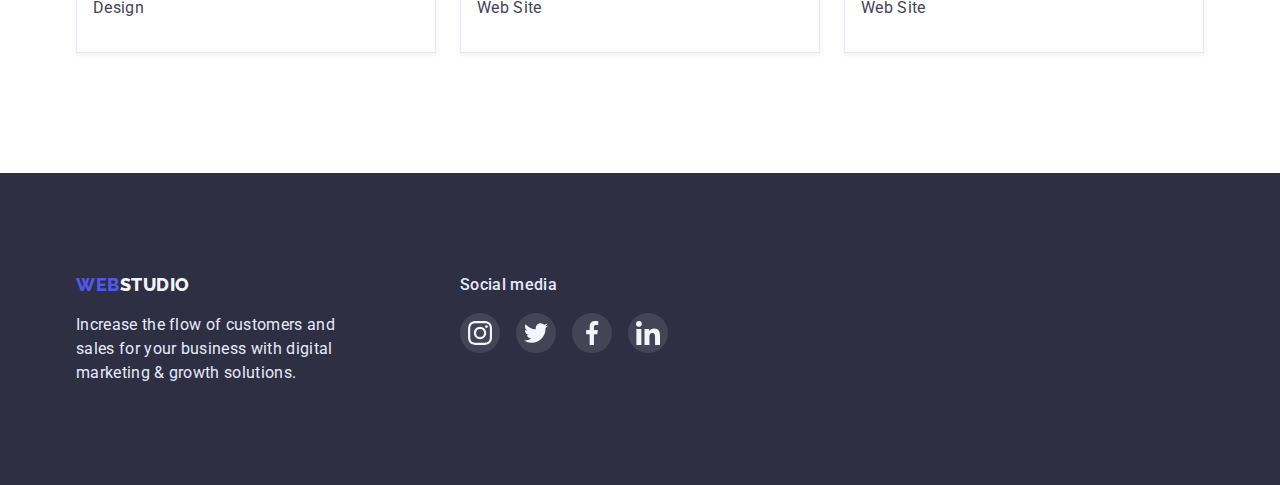
==== commit 0a44dd93: "finish" ====
--- a/portfolio.html
+++ b/portfolio.html
@@ -100,7 +100,7 @@
               </a>
             </li>
             <li>
-              <a class="llink-portfolio link-portfolio-submenu" href="./portfolio.html">
+              <a class="link-portfolio link-portfolio-submenu" href="./portfolio.html">
                 <div class="portfolio-submenu">
                   <p class="desc desc-submenu">
                     14 Stylish and User-Friendly App Design Concepts · Task Manager App · Calorie
--- a/css/styles.css
+++ b/css/styles.css
@@ -11,6 +11,8 @@
     --primary-bg-customers: #8E8F99;
     --modal-bg: #fcfcfc;
     --timing-function: cubic-bezier(0.4, 0, 0.2, 1);
+    --bg-backdrop: rgba(46, 47, 66, 0.4);
+    --black-col: #000000;
 }
 
 body {
@@ -20,6 +22,7 @@
     font-family: 'Roboto', sans-serif;
     letter-spacing: 0.02em;
 }
+
 
 /**
   |============================
@@ -92,9 +95,10 @@
     padding: 0 15px;
 }
 
-.link {
+/* .link {
     text-decoration: none;
-}
+
+} */
 /* reset end */
 
 
@@ -167,16 +171,17 @@
 .menu-link {
     position: relative;
     padding-top: 24px;
-    padding-bottom: 28px;
-    color:inherit;
+    padding-bottom: 31px;
+    background-color:inherit;
     font-weight: 500;
     font-size: 16px;
     line-height: 1.5;
-    letter-spacing: 0.02em;
+    letter-spacing: 0.02em; 
 }
 
 .menu-item .link.current {
     color: var(--accent-color);
+    
 }
 
 .menu-link:hover,
@@ -185,8 +190,12 @@
 }
 
 
-
-.menu-link::after {
+/**
+  |============================
+  | header-nav-underline
+  |============================
+*/
+.menu-link.current::after {
     content: "";
     position: absolute;
     bottom: 0;
@@ -195,14 +204,11 @@
     height: 4px;
     border-radius: 2px;
     background-color: var(--accent-color);
-    opacity: 0;
-    transition: 250ms var(--timing-function);
-
+    transition: background-color 250ms var(--timing-function); 
 }
 
 .menu-link:hover::after {
-   width: 100%; 
-   opacity: 1;
+   width: 100%;   
 }
 
 
@@ -235,7 +241,37 @@
 
 /**
   |============================
-  | modal
+  | hero
+  |============================
+*/
+.hero {
+    max-width: 1440px;
+    height: 600px;
+    margin: 0 auto;
+    padding: 188px 0;
+    background-color: var(--title-text-color);
+    background-image: linear-gradient(rgba(46, 47, 66, 0.7), rgba(46, 47, 66, 0.7)), url(../images/people-office.jpg);
+    background-repeat: no-repeat;
+    text-align: center;
+}
+
+.hero-title {
+    width: 496px;
+    margin-right: auto;
+    margin-bottom: 48px;
+    margin-left: auto;
+    color: var(--primary-white-color);
+    font-weight: 700;
+    font-size: 56px;
+    line-height: 1.07;
+    letter-spacing: 0.02em;
+    text-align: center;
+}
+
+
+/**
+  |============================
+  | modal btn hero
   |============================
 */
 .modal-btn {
@@ -251,64 +287,13 @@
     font-size: 16px;
     line-height: 1.5;
     letter-spacing: 0.04em;
-}
-
-/* .modal-btn:hover,
+    transition: background-color 250ms var(--timing-function);
+}
+
+.modal-btn:hover,
 .modal-btn:focus {
-    background: var(--accent-color);
-} */
-
-
-
-/**
-  |============================
-  | hero
-  |============================
-*/
-.hero {
-    /* position: relative; */
-    max-width: 1440px;
-    height: 600px;
-    margin: 0 auto;
-    padding: 188px 0;
-    background-color: var(--title-text-color);
-    background-image: linear-gradient(rgba(46, 47, 66, 0.7), rgba(46, 47, 66, 0.7)), url(../images/people-office.jpg);
-    background-repeat: no-repeat;
-    text-align: center;
-}
-
-.hero-title {
-    width: 496px;
-    margin-right: auto;
-    margin-bottom: 48px;
-
-    margin-left: auto;
-    color: var(--primary-white-color);
-    font-weight: 700;
-    font-size: 56px;
-    line-height: 1.07;
-    letter-spacing: 0.02em;
-    text-align: center;
-}
-
-
-
-/* .container-hero::before {
-    content: "";
-    position: absolute;
-    top: 0px;
-    left: 0px;
-    display: inline-block;
-    width: 100%;
-    height: 100%;
-    background-color: rgba(46, 47, 66, 0.4);
-    opacity: 0;
-}
-
-.container-hero:hover::before {
-    opacity: 1;
-} */
-
+    background-color: var(--accent-color);
+}
 
 
 /**
@@ -351,7 +336,6 @@
 }
 
 
-
 /**
   |============================
   | team
@@ -405,6 +389,7 @@
     border-radius: 50%;
     background-color: var(--secondary-accent-color);
     color: var(--logo-secondary-color);
+    transition: background-color 250ms var(--timing-function);
 }
 
 .socials-link:hover,
@@ -448,7 +433,7 @@
     letter-spacing: 0.04em;
     text-align: center;
     cursor: pointer;
-
+    transition: background-color 250ms var(--timing-function), color 250ms var(--timing-function), box-shadow 250ms var(--timing-function);
 }
 
 .nav-portfolio:hover,
@@ -456,10 +441,8 @@
     background-color: var(--accent-color);
     color: var(--primary-white-color);
     box-shadow: 0px 3px 1px rgba(0, 0, 0, 0.1), 0px 2px 1px rgba(0, 0, 0, 0.08), 0px 2px 2px rgba(0, 0, 0, 0.12);
-   
-}
-
-
+
+}
 
 
 /**
@@ -479,6 +462,7 @@
 .link-portfolio {
     display: block;
     box-shadow: 0px 1px 6px rgba(46, 47, 66, 0.08);
+    transition: box-shadow 250ms var(--timing-function);
     
 }
 
@@ -513,7 +497,6 @@
     padding: 40px 32px 0 32px;
     background-color: var(--secondary-accent-color);
     color: var(--logo-secondary-color);
-    
     transition: transform 250ms var(--timing-function);
     transform: translateY(100%);
 }
@@ -545,6 +528,7 @@
     border: 1px solid currentColor;
     border-radius: 4px;
     color: var(--primary-bg-customers);
+    transition: color 250ms var(--timing-function);
 }
 
 .customers-icon {
@@ -584,6 +568,7 @@
     border-radius: 50%;
     background-color: rgba(255, 255, 255, 0.1);
     fill: var(--logo-secondary-color);
+    transition: background-color 250ms var(--timing-function);
 }
 
 .footer-social {
@@ -594,7 +579,7 @@
 
 .footer-social-link:hover,
 .footer-social-link:focus {
-background-color: var(--link-bg-footer);
+    background-color: var(--link-bg-footer);
 }
 
 .logo-light {
@@ -604,7 +589,6 @@
 .footer-desc {
     max-width: 264px;
     margin-top: 16px;
-    /* min-height: 110px; */
     color: var(--secondary-text-color);
     font-weight: 400;
     font-size: 16px;
@@ -627,19 +611,20 @@
   | modal
   |============================
 */
-
 .backdrop {
     position: fixed;
     top: 0;
     left: 0;
     width: 100%;
     height: 100%;
-    background-color: rgba(46, 47, 66, 0.4);
+    background-color: var(--bg-backdrop);
+    opacity: 1;
+    transition: opacity 250ms var(--timing-function);
 }
 
 .backdrop.is-hidden {
     opacity: 0;
-    pointer-events: none;
+    pointer-events: none;   
 }
 
 .modal {
@@ -649,11 +634,12 @@
     width: 408px;
     height: 584px;
     border-radius: 4px;
-    background: var(--modal-bg);
+    background-color: var(--modal-bg);
     transform: translate(-50%, -50%);
-}
-
-.modal-btm-close {
+    
+}
+
+.modal-btn-close {
     position: absolute;
     top: 24px;
     right: 24px;
@@ -661,14 +647,21 @@
     height: 24px;
     border: 1px solid rgba(0, 0, 0, 0.1);
     border-radius: 50%;
-    background-color: var(--secondary-text-color);
-}
-
-.modal-btm-vector {
+    background-color: var(--secondary-text-color); 
+    fill: var(--black-col);
+    transition: background-color 250ms var(--timing-function), fill 250ms var(--timing-function);
+}
+
+.modal-btn-close:hover, 
+.modal-btn-close:focus {
+   background-color:var(--accent-color);
+   fill: var(--primary-white-color); 
+}
+
+.modal-btn-vector {
     position: absolute;
     top: 33.33%;
     right: 33.33%;
     bottom: 33.33%;
     left: 33.33%;
-
 }